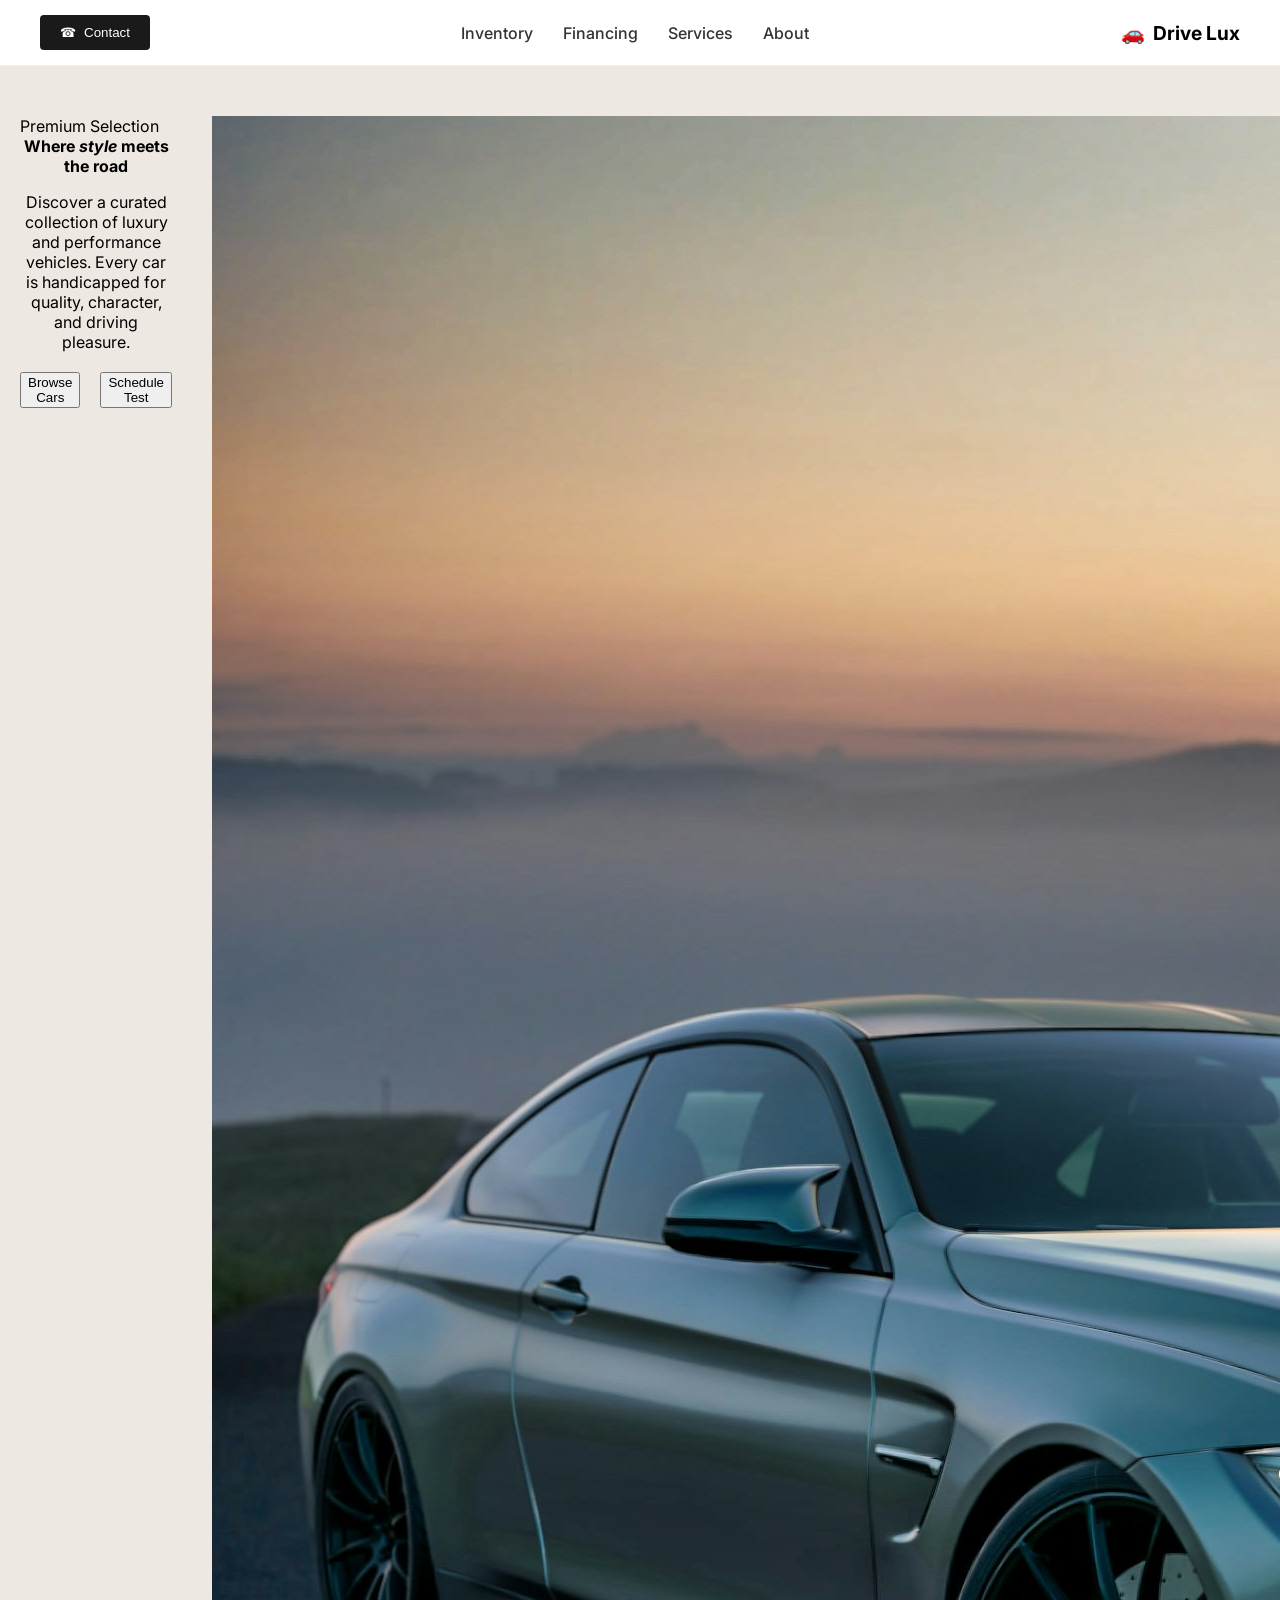
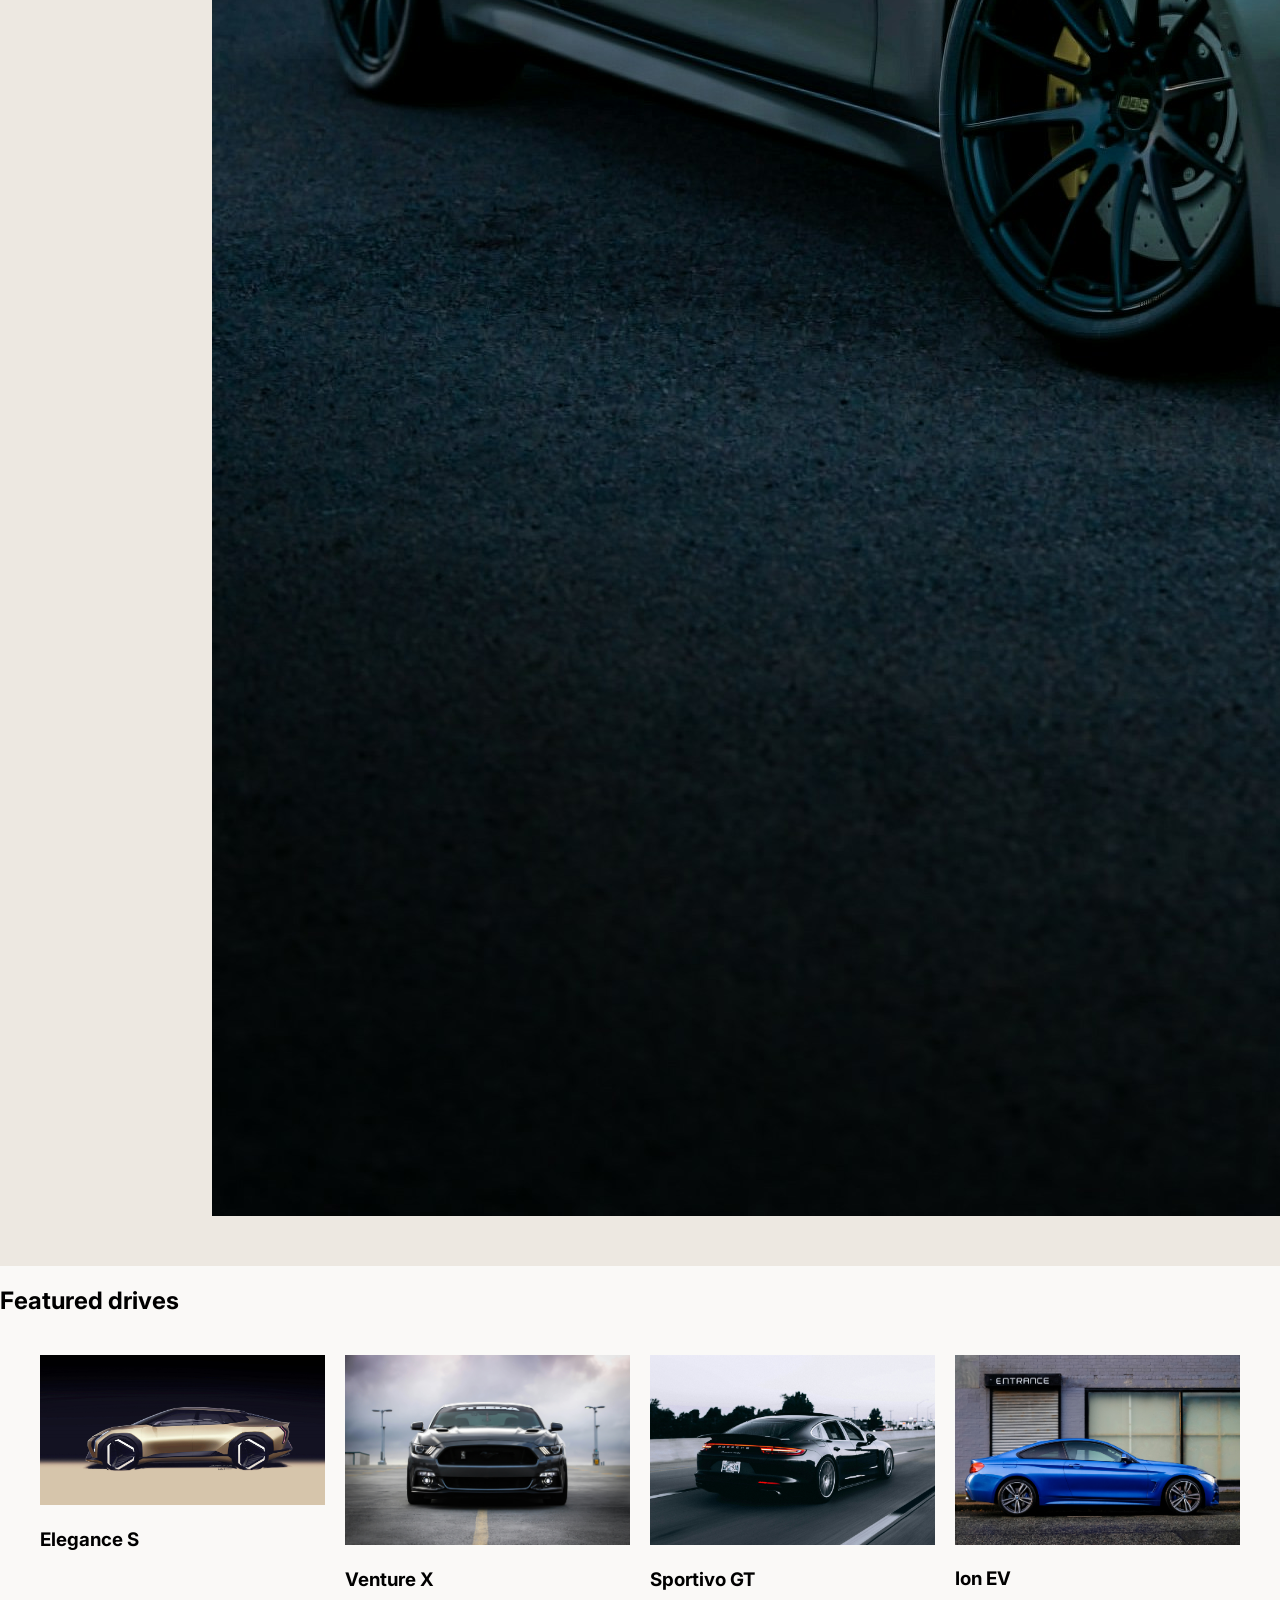
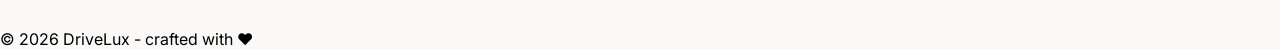
==== assignment-2/index.html @ e654d081 "first attempt" ====
<!DOCTYPE html>
<html>
  <head>
    <meta charset="utf-8" />
    <title>Car Landing Page</title>
   
    <link rel="stylesheet" href="styles.css" />
  </head>
  <body>
    <header class="site-header">
      <div class="header-container">
        <button class="contact-btn">
          <span class="phone-icon">&#9742;</span> Contact
        </button>
        <nav class="nav-links">
          <a href="#inventory">Inventory</a>
          <a href="#financing">Financing</a>
          <a href="#services">Services</a>
          <a href="#about">About</a>
        </nav>
        <div class="brand-right">
          <span class="car-icon">&#128663;</span>
          <span class="brand-text">Drive Lux</span>
        </div>
      </div>
    </header>

    <section class="hero-content">
      <div class="hero-left">
        <div class="logo-container">
          <div class="logo-title">Premium Selection</div>
        </div>
        <b>Where <i>style</i> meets the road</b>
        <p>
          Discover a curated collection of luxury and performance vehicles.
          Every car is handicapped for quality, character, and driving pleasure.
        </p>
        <div class="button-container">
          <button type="button">
            <i class="fas fa-search" aria-hidden="true"></i> Browse Cars
          </button>
          <button type="button">
            <i class="fas fa-gift" aria-hidden="true"></i> Schedule Test
          </button>
        </div>
      </div>
      <div class="hero-right">
        <div class="image-container">
          <img src="images/car-image.jpg" alt="car-image" />
        </div>
      </div>
    </section>
  
    <h2>Featured drives</h2>
    <section class="car-cards">
      <div class="car-card">
        <img
          src="images/car-image 1.jpg"
          alt="Elegance S"
          class="car-image"
        />
        <h3>Elegance S</h3>
      </div>
      <div class="car-card">
        <img
          src="images/car-image 2.jpg"
          alt="Venture X"
          class="car-image"
        />
        <h3>Venture X</h3>
      </div>
      <div class="car-card">
        <img
          src="images/car-image 3.jpg"
          alt="Sportivo GT"
          class="car-image"
        />
        <h3>Sportivo GT</h3>
      </div>
      <div class="car-card">
        <img
          src="images/car-image 4.jpg"
          alt="Ion EV"
          class="car-image"
        />
        <h3>Ion EV</h3>
      </div>
    </section>
    <footer class="site-footer">
      <div class="footer-left">
        &copy; 2026 DriveLux - crafted with &hearts;
      </div>
      <div class="footer-right">
        <a href="#" aria-label="Instagram"><i class="fab fa-instagram"></i></a>
        <a href="#" aria-label="Facebook"><i class="fab fa-facebook"></i></a>
        <a href="#" aria-label="YouTube"><i class="fab fa-youtube"></i></a>
      </div>
    </footer>
  </body>
</html>
---- assignment-2/styles.css ----
@import url('https://fonts.googleapis.com/css2?family=Inter:ital,opsz,wght@0,14..32,100..900;1,14..32,100..900&display=swap');
:root {
  --primary-color: #b48b5c;
  --dark-text: #1a1a1a;
  --secondary-text: #4a4a4a;
  --light-bg: #faf9f7;
  --card-bg: #ffffff;
  --accent-color: #ede8e1;
  --subtle-shadow: rgba(0,0,0,0.06);
  --font-family:  'Inter','-apple-system', 'BlinkMacSystemFont', 'Segoe UI', 'Roboto', 'sans-serif';
}

body {
  font-family: var(--font-family);
  margin: 0;
  padding: 0;
  background-color: var(--light-bg)
}

.site-header {
  background-color: var(--card-bg);
  padding: 15px 30px;
  border-bottom: 1px solid var(--subtle-shadow);
}

.header-container {
  display: flex;
  justify-content: space-between;
  align-items: center;
  max-width: 1200px;
  margin: 0 auto;
}

.contact-btn {
  display: flex;
  align-items: center;
  gap: 8px;
  padding: 10px 20px;
  background-color: var(--dark-text);
  color: #fff;
  border: none;
  border-radius: 4px;
  cursor: pointer;
}

.nav-links {
  display: flex;
  gap: 30px;
}

.nav-links a {
  text-decoration: none;
  color: #333;
  font-weight: 500;
}

.brand-right {
  display: flex;
  align-items: center;
  gap: 8px;
  font-weight: bold;
  font-size: 1.2rem;
}
.car-cards {
  display: grid;
  grid-template-columns: repeat(auto-fit, minmax(250px, 1fr));
  gap: 20px;
  padding: 20px;
  max-width: 1200px;
  margin: 0 auto;
}
.hero-content{
  display: grid;
  grid-template-columns: 2fr 1fr;
  gap: 40px;
  text-align: center;
  padding: 50px 20px;
  background-color: var(--accent-color);
}
.image-container {
  display: flex;
  justify-content: center;
  align-items: center;
}
.car-image {
    width: 100%;
    height: auto;
}
.logo-container{
   display: flex;
   color: #000;
   border-radius: 50%;
}
.button-container {
  display: flex;
  gap: 20px;
  margin-top: 20px;
}
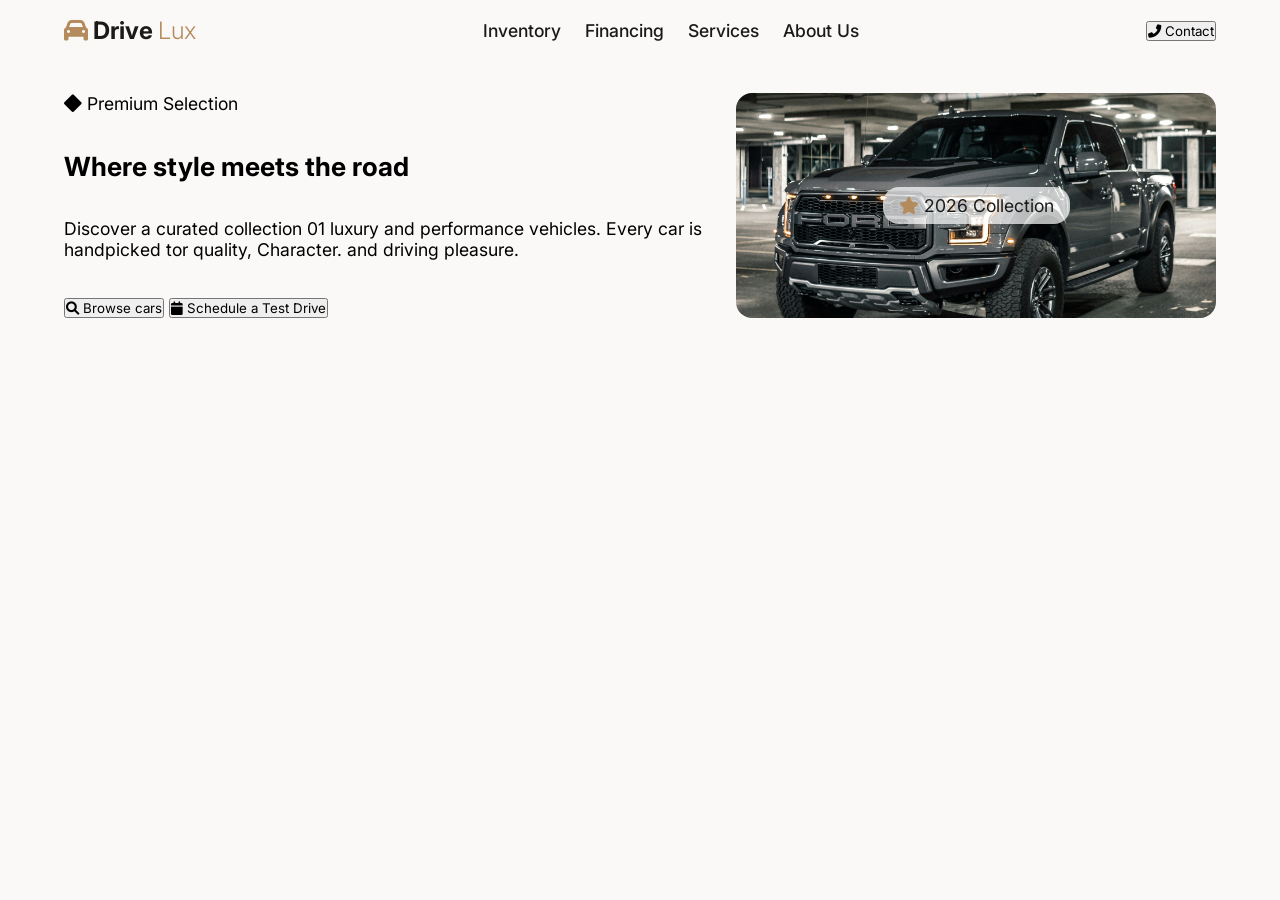
==== commit be22a2e9: "Add initial HTML structure and styles for Car Dealer Landing Page" ====
--- a/assignment-2/index.html
+++ b/assignment-2/index.html
@@ -1,100 +1,52 @@
 <!DOCTYPE html>
-<html>
-  <head>
-    <meta charset="utf-8" />
-    <title>Car Landing Page</title>
-   
-    <link rel="stylesheet" href="styles.css" />
-  </head>
-  <body>
-    <header class="site-header">
-      <div class="header-container">
-        <button class="contact-btn">
-          <span class="phone-icon">&#9742;</span> Contact
-        </button>
-        <nav class="nav-links">
-          <a href="#inventory">Inventory</a>
-          <a href="#financing">Financing</a>
-          <a href="#services">Services</a>
-          <a href="#about">About</a>
-        </nav>
-        <div class="brand-right">
-          <span class="car-icon">&#128663;</span>
-          <span class="brand-text">Drive Lux</span>
+<html lang="en">
+<head>
+    <meta charset="UTF-8">
+    <meta name="viewport" content="width=device-width, initial-scale=1.0">
+    <title>Car Dealer Landing Page</title>
+    <!-- Font awesome -->
+    <link rel="stylesheet" href="https://cdnjs.cloudflare.com/ajax/libs/font-awesome/6.0.0-beta3/css/all.min.css" />
+    <!-- Custom css -->
+    <link rel="stylesheet" href="style.css">
+</head>
+<body>
+    <!-- Top Header with Nav -->
+    <header class="top-header">
+        <div class="container">
+            <a href="#" class="logo">
+                <i class="fas fa-car"></i>
+                <strong>Drive <span>Lux</span></strong>
+            </a>
+
+            <nav>
+                <ul class="menu">
+                    <li class="menu-item"><a href="#">Inventory</a></li>
+                    <li class="menu-item"><a href="#">Financing</a></li>
+                    <li class="menu-item"><a href="#">Services</a></li>
+                    <li class="menu-item"><a href="#">About Us</a></li>
+                </ul>
+            </nav>
+
+            <button><i class="fas fa-phone-alt"></i> Contact</button>
         </div>
-      </div>
     </header>
 
-    <section class="hero-content">
-      <div class="hero-left">
-        <div class="logo-container">
-          <div class="logo-title">Premium Selection</div>
+    <!-- Hero Section -->
+     <section class="hero">
+        <div class="container">
+            <!-- hero left -->
+            <div class="hero-left">
+                <span><i class="fas fa-diamond"> </i> Premium Selection</span>
+                <h1 class="hero-title">Where <span>style</span> meets the road</h1>
+                <p>Discover a curated collection 01 luxury and performance vehicles. Every car is handpicked tor quality, Character. and driving pleasure.</p>
+                <div class="hero-btn">
+                    <button><i class="fas fa-search"></i> Browse cars</button>
+                    <button><i class="fas fa-calendar"></i> Schedule a Test Drive</button>
+                </div>
         </div>
-        <b>Where <i>style</i> meets the road</b>
-        <p>
-          Discover a curated collection of luxury and performance vehicles.
-          Every car is handicapped for quality, character, and driving pleasure.
-        </p>
-        <div class="button-container">
-          <button type="button">
-            <i class="fas fa-search" aria-hidden="true"></i> Browse Cars
-          </button>
-          <button type="button">
-            <i class="fas fa-gift" aria-hidden="true"></i> Schedule Test
-          </button>
+        <!-- hero right -->
+        <div class="hero-right">
+            <div id="right-hero-badge"><i class="fas fa-star"></i> 2026 Collection</div>
         </div>
-      </div>
-      <div class="hero-right">
-        <div class="image-container">
-          <img src="images/car-image.jpg" alt="car-image" />
-        </div>
-      </div>
-    </section>
-  
-    <h2>Featured drives</h2>
-    <section class="car-cards">
-      <div class="car-card">
-        <img
-          src="images/car-image 1.jpg"
-          alt="Elegance S"
-          class="car-image"
-        />
-        <h3>Elegance S</h3>
-      </div>
-      <div class="car-card">
-        <img
-          src="images/car-image 2.jpg"
-          alt="Venture X"
-          class="car-image"
-        />
-        <h3>Venture X</h3>
-      </div>
-      <div class="car-card">
-        <img
-          src="images/car-image 3.jpg"
-          alt="Sportivo GT"
-          class="car-image"
-        />
-        <h3>Sportivo GT</h3>
-      </div>
-      <div class="car-card">
-        <img
-          src="images/car-image 4.jpg"
-          alt="Ion EV"
-          class="car-image"
-        />
-        <h3>Ion EV</h3>
-      </div>
-    </section>
-    <footer class="site-footer">
-      <div class="footer-left">
-        &copy; 2026 DriveLux - crafted with &hearts;
-      </div>
-      <div class="footer-right">
-        <a href="#" aria-label="Instagram"><i class="fab fa-instagram"></i></a>
-        <a href="#" aria-label="Facebook"><i class="fab fa-facebook"></i></a>
-        <a href="#" aria-label="YouTube"><i class="fab fa-youtube"></i></a>
-      </div>
-    </footer>
-  </body>
-</html>
+</body>
+</html>
--- a/assignment-2/style.css
+++ b/assignment-2/style.css
@@ -0,0 +1,118 @@
+@import url('https://fonts.googleapis.com/css2?family=Inter:opsz,wght@14..32,300;14..32,400;14..32,500;14..32,600;14..32,700&display=swap');
+
+/* CSS VARIABLES */
+:root {
+    --primary-color: #b48b5c; /* buttons, icons, accents */
+    --dark-text: #1a1a1a; /* Headings, main text */
+    --secondary-text: #4a4a4a; /* paragraphs, secondary text */
+    --bg-color: #faf9f7; /* page background color */
+    --card-bg: #ffffff; /* car cards */
+    --light-accent: #ede8e1; /* badges, tags */
+    --subtle-shadow: rgba(0, 0, 0, 0.06); /* Card shadows */
+}
+
+* {
+    box-sizing: border-box;
+    margin: 0;
+    padding: 0;
+}
+
+body{
+    background-color: var(--bg-color);
+    font-family: Inter, -apple-system, BlinkMacSystemFont, 'Segoe UI', Roboto, sans-serif;
+    font-size: 1.1rem;
+}
+
+section{
+    padding:2rem 0;
+}
+
+.container {
+    width: 90%;
+    max-width: 1200px;
+    margin: 0 auto;
+}
+
+.top-header .container {
+    display: flex;
+    justify-content: space-between;
+    align-items: center;
+    padding: 1rem 0;
+}
+
+ul.menu {
+    display: flex;
+    list-style: none;
+    gap: 1.5rem;
+
+    a {
+        text-decoration: none;
+        color: var(--dark-text);
+        font-weight: 500;
+    }
+}
+
+.logo {
+    font-size: 1.5rem;
+    font-weight: 700;
+    color: var(--primary-color);
+    text-decoration: none;
+
+    strong {
+        color: var(--dark-text);
+         span{
+            color: var(--primary-color);
+            font-weight: 300;
+        }
+    }
+   
+}
+
+.hero .container {
+    display: grid;
+    grid-template-columns: 2fr 1.5fr;
+    justify-content: space-between;
+    align-items: center;
+    gap: 2rem;
+    min-height: 25vh;
+}
+
+.hero-left{
+    height:100%;
+    display: flex;
+    flex-direction: column;
+    justify-content: space-between;
+    align-items: flex-start;
+}
+.hero-right{
+    background-image: url('images/hero-car.jpg');
+    background-size: cover;
+    background-position: center 58%;
+    background-color: var(--primary-color);
+    display: flex;
+    justify-content: center;
+    align-items: center;
+    height: 100%;
+    border-radius: 1rem;
+
+    #right-hero-badge {
+        background-color: rgba(255, 255, 255, 0.7);
+        color: var(--dark-text);
+        padding: 0.5rem 1rem;
+        border-radius: 1rem;
+
+        i {
+            color: var(--primary-color);
+        }
+    }
+
+}
+
+
+.hero-tile{
+    font-size: 3.4rem;
+}
+
+button {
+    font-family: inherit;
+}
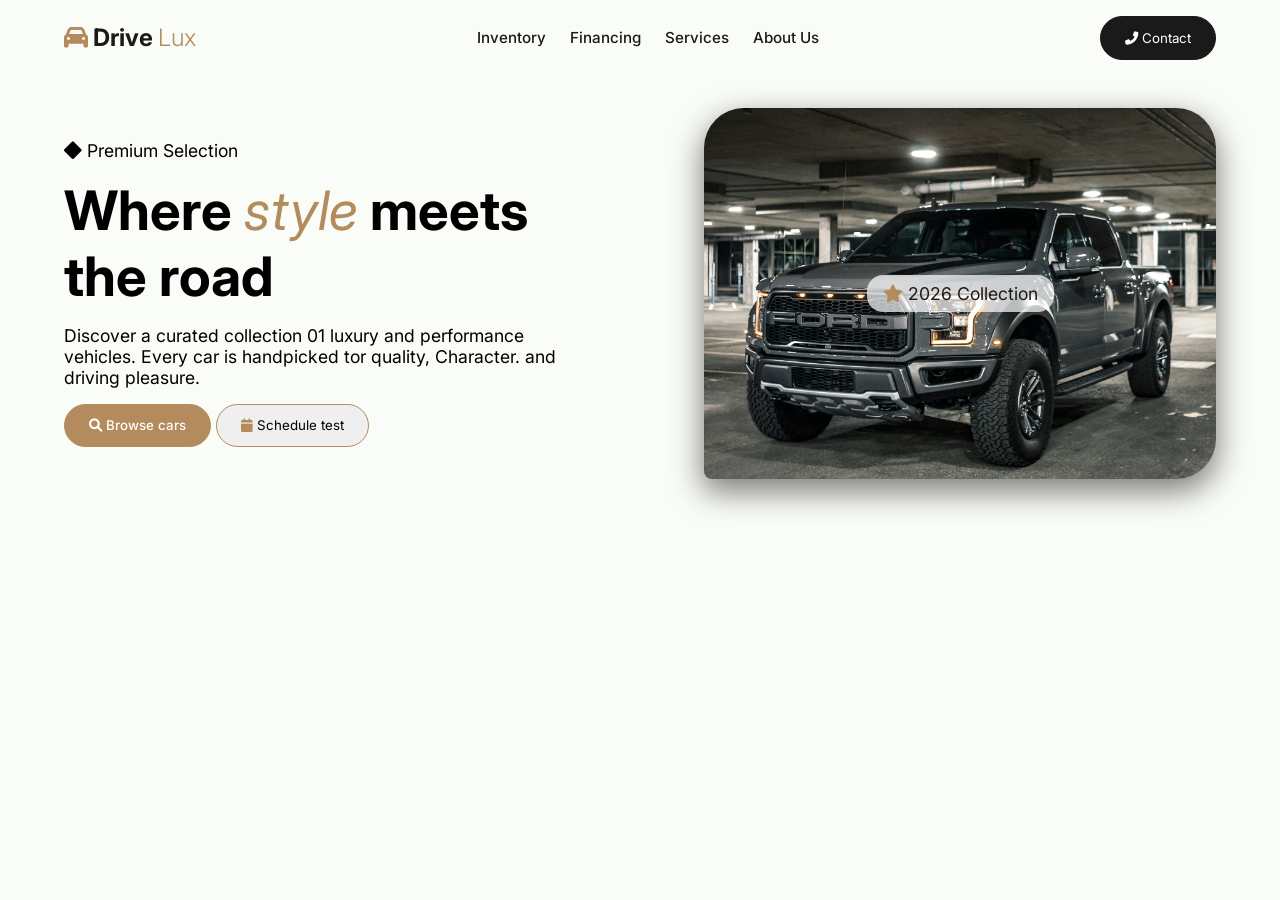
==== commit eb3a0015: "Refactor button styles and layout in hero section for improved UI consistency" ====
--- a/assignment-2/index.html
+++ b/assignment-2/index.html
@@ -27,7 +27,7 @@
                 </ul>
             </nav>
 
-            <button><i class="fas fa-phone-alt"></i> Contact</button>
+            <button class="btn-secondary"><i class="fas fa-phone-alt"></i> Contact</button>
         </div>
     </header>
 
@@ -40,13 +40,17 @@
                 <h1 class="hero-title">Where <span>style</span> meets the road</h1>
                 <p>Discover a curated collection 01 luxury and performance vehicles. Every car is handpicked tor quality, Character. and driving pleasure.</p>
                 <div class="hero-btn">
-                    <button><i class="fas fa-search"></i> Browse cars</button>
-                    <button><i class="fas fa-calendar"></i> Schedule a Test Drive</button>
+                    <button class="btn-primary"><i class="fas fa-search"></i> Browse cars</button>
+                    <button class="btn-default"><i class="fas fa-calendar"></i> Schedule test</button>
                 </div>
+            </div>
+            <!-- hero right -->
+            <div class="hero-right">
+                <div id="right-hero-badge"><i class="fas fa-star"></i> 2026 Collection</div>
+            </div>
         </div>
-        <!-- hero right -->
-        <div class="hero-right">
-            <div id="right-hero-badge"><i class="fas fa-star"></i> 2026 Collection</div>
-        </div>
+    </section>
+
+    <!-- FEATURED DRIVE SECTION -->
 </body>
 </html>
--- a/assignment-2/style.css
+++ b/assignment-2/style.css
@@ -5,10 +5,10 @@
     --primary-color: #b48b5c; /* buttons, icons, accents */
     --dark-text: #1a1a1a; /* Headings, main text */
     --secondary-text: #4a4a4a; /* paragraphs, secondary text */
-    --bg-color: #faf9f7; /* page background color */
+    --bg-color: #fafcf7; /* page background color */
     --card-bg: #ffffff; /* car cards */
     --light-accent: #ede8e1; /* badges, tags */
-    --subtle-shadow: rgba(0, 0, 0, 0.06); /* Card shadows */
+    --subtle-shadow: rgba(0, 0, 0, 0.5); /* Card shadows */
 }
 
 * {
@@ -40,6 +40,7 @@
     padding: 1rem 0;
 }
 
+/* Navigation styles */
 ul.menu {
     display: flex;
     list-style: none;
@@ -49,6 +50,17 @@
         text-decoration: none;
         color: var(--dark-text);
         font-weight: 500;
+        font-size: 0.95rem;
+    }
+
+    .menu-item {
+        padding: 0.5rem 0;
+        border-bottom: 2px solid transparent;
+        transition: all 0.3s ease-in-out;
+    }
+    .menu-item:hover{
+        border-bottom-color: var(--primary-color);
+        transform: translateY(-2px);
     }
 }
 
@@ -70,19 +82,23 @@
 
 .hero .container {
     display: grid;
-    grid-template-columns: 2fr 1.5fr;
+    grid-template-columns: 2fr 2fr;
     justify-content: space-between;
-    align-items: center;
-    gap: 2rem;
+    align-items: stretch;
+    gap: 8rem;
     min-height: 25vh;
 }
 
+.hero-left, .hero-right {
+    padding: 2rem 0;
+}
+
 .hero-left{
-    height:100%;
     display: flex;
     flex-direction: column;
     justify-content: space-between;
     align-items: flex-start;
+    gap: 1rem;
 }
 .hero-right{
     background-image: url('images/hero-car.jpg');
@@ -92,8 +108,9 @@
     display: flex;
     justify-content: center;
     align-items: center;
-    height: 100%;
-    border-radius: 1rem;
+    border-radius: 2.5rem;
+    border-bottom-left-radius: 0.5rem;
+    box-shadow: var(--subtle-shadow) 0px 0.7rem 1.9rem 0.1rem;
 
     #right-hero-badge {
         background-color: rgba(255, 255, 255, 0.7);
@@ -109,10 +126,62 @@
 }
 
 
-.hero-tile{
+.hero-title{
     font-size: 3.4rem;
+    font-weight: 700;
+
+    span {
+        color: var(--primary-color);
+        font-style: italic;
+        font-weight: 400;
+    }
 }
 
-button {
+/* button styles */
+button, .btn {
     font-family: inherit;
-}+    padding: 0.8rem 1.5rem;
+    border-radius: 2rem;
+    border: 1px solid var(--primary-color);
+    transition: all 0.3s ease-in-out;
+}
+
+.btn-default{
+    i{
+        color: var(--primary-color);
+    }
+
+    &:hover {
+        background-color: var(--primary-color);
+        color: #fff;
+        cursor: pointer;
+        i{
+            color: #fff;
+        }
+    }
+}
+
+.btn-primary {
+    background-color: var(--primary-color);
+    color: #fff;
+    font-weight: 500;
+
+    &:hover {
+        background-color: #9c6f4b;
+        border-color: #9c6f4b;
+        cursor: pointer;
+    }
+}
+
+.btn-secondary {
+    background-color: var(--dark-text);
+    color: #fff;
+    border-color: var(--dark-text);
+
+    &:hover {
+        background-color: var(--light-accent);
+        color: var(--dark-text);
+        border-color: #1a1a1a;
+        cursor: pointer;
+    }
+}
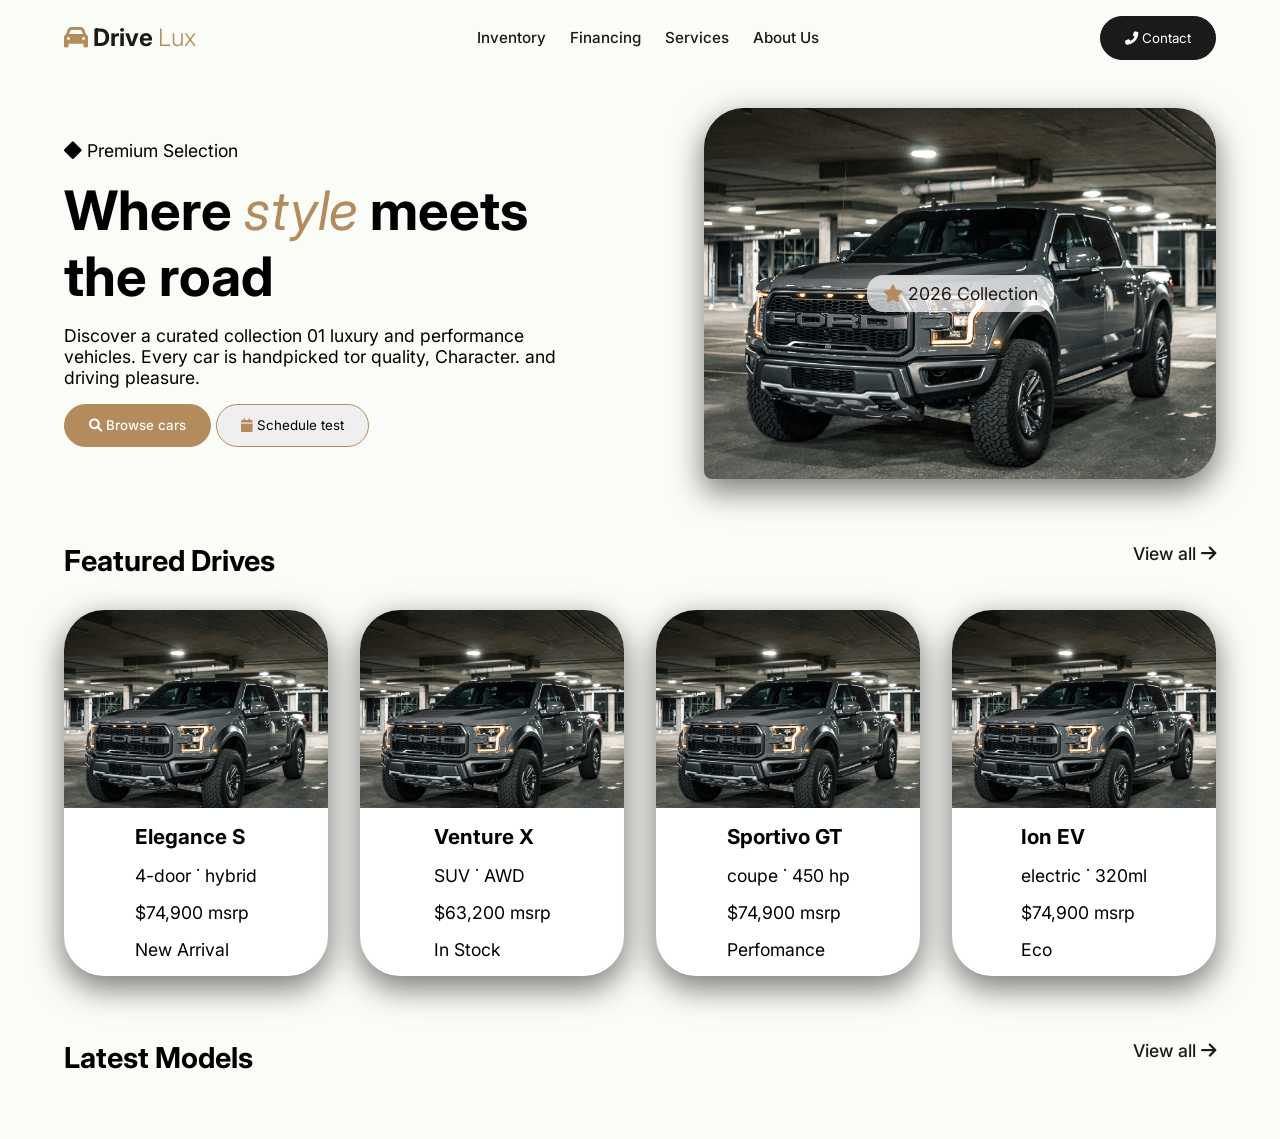
==== commit 8a0d77ee: "Added the Featured Section with cards" ====
--- a/assignment-2/index.html
+++ b/assignment-2/index.html
@@ -36,7 +36,7 @@
         <div class="container">
             <!-- hero left -->
             <div class="hero-left">
-                <span><i class="fas fa-diamond"> </i> Premium Selection</span>
+                <span class="badge"><i class="fa fa-diamond"> </i> Premium Selection</span>
                 <h1 class="hero-title">Where <span>style</span> meets the road</h1>
                 <p>Discover a curated collection 01 luxury and performance vehicles. Every car is handpicked tor quality, Character. and driving pleasure.</p>
                 <div class="hero-btn">
@@ -52,5 +52,91 @@
     </section>
 
     <!-- FEATURED DRIVE SECTION -->
+     <section class="featured">
+        <!-- section title -->
+        <div class="container section-header">
+            <h2>Featured Drives</h2>
+            <a href="#">View all <i class="fas fa-arrow-right"></i></a>
+        </div>
+
+        <!-- Car cards -->
+        <div class="container car-cards">
+                     
+            <div class="card-item">
+                <img src="images/hero-car.jpg" alt="nice car">
+                <div class="card-body">
+                    <h3>Elegance S</h3>
+                    <div class="car-spec">
+                        4-door &dot; hybrid
+                    </div>
+                    <div class="car-price">
+                        $74,900 <span>msrp</span>
+                    </div>
+                    <span class="badge">New Arrival</span>
+                </div>
+            </div>
+
+            <div class="card-item">
+                <img src="images/hero-car.jpg" alt="nice car">
+                <div class="card-body">
+                    <h3>Venture X</h3>
+                    <div class="car-spec">
+                        SUV &dot; AWD
+                    </div>
+                    <div class="car-price">
+                        $63,200 <span>msrp</span>
+                    </div>
+                    <span class="badge">In Stock</span>
+                </div>
+            </div>
+
+            <div class="card-item">
+                <img src="images/hero-car.jpg" alt="nice car">
+                <div class="card-body">
+                    <h3>Sportivo GT</h3>
+                    <div class="car-spec">
+                        coupe &dot; 450 hp
+                    </div>
+                    <div class="car-price">
+                        $74,900 <span>msrp</span>
+                    </div>
+                    <span class="badge">Perfomance</span>
+                </div>
+            </div>
+
+            
+            <div class="card-item">
+                <img src="images/hero-car.jpg" alt="nice car">
+                <div class="card-body">
+                    <h3>Ion EV</h3>
+                    <div class="car-spec">
+                        electric &dot; 320ml
+                    </div>
+                    <div class="car-price">
+                        $74,900 <span>msrp</span>
+                    </div>
+                    <span class="badge">Eco</span>
+                </div>
+            </div>
+
+           
+            
+
+           
+        </div>
+     </section>
+
+     <!-- Latest Models -->
+      <section class="latest-models">
+        <div class="container section-header">
+            <h2>Latest Models</h2>
+            <a href="#">View all <i class="fas fa-arrow-right"></i></a>
+        </div>
+
+        <div></div>
+      </section>
+
+      <!-- FOOTER -->
+
 </body>
 </html>
--- a/assignment-2/style.css
+++ b/assignment-2/style.css
@@ -185,3 +185,54 @@
         cursor: pointer;
     }
 }
+
+
+/* Featurd section styles */
+.section-header {
+    display: flex;
+    justify-content: space-between;
+    margin-bottom: 2rem;
+
+    h2{
+        font-size: 1.8rem;
+    }
+
+    a{
+        text-decoration: none;
+        color: var(--dark-text);
+        font-weight: 500;
+    }
+}
+
+.car-cards {
+    display: grid;
+    grid-template-columns: repeat(auto-fit, minmax(250px, 1fr));
+    gap: 2rem;
+
+}
+.card-item {
+    display: flex;
+    flex-direction: column;
+    align-items: center;
+    border-radius: 2.5rem;
+    background-color: var(--card-bg);
+    overflow: hidden;
+    box-shadow: var(--subtle-shadow) 0px 0.7rem 1.9rem 0.1rem;
+
+    .card-body{
+        display: flex;
+        flex-direction: column;
+        gap: 1rem;
+        padding: 1rem 0.5rem;
+    }
+
+    img{
+        border-radius: 2rem 2rem 0 0;
+        width: 100%;
+        aspect-ratio: 4/3;
+        object-fit: cover;
+    }
+}
+
+
+
